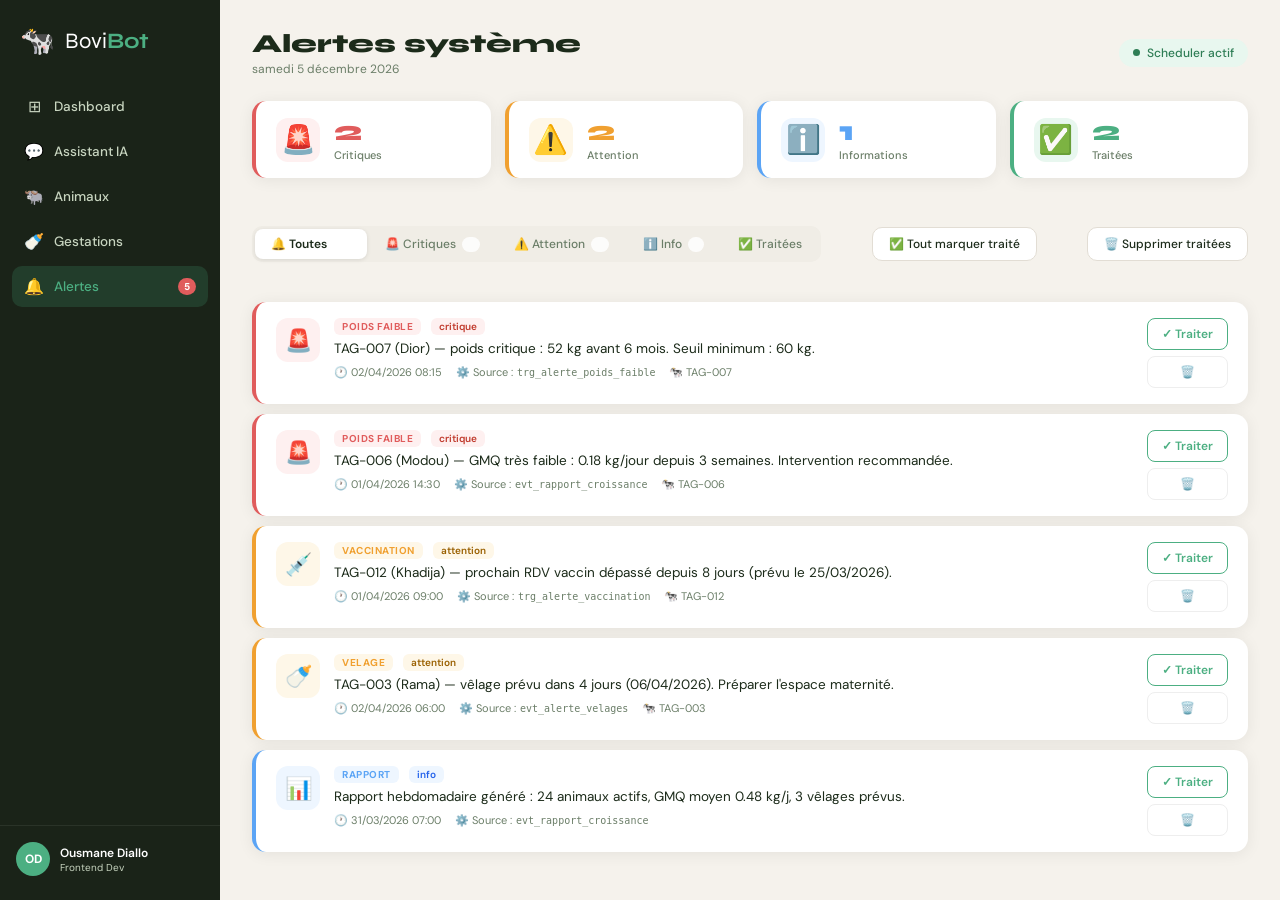
==== frontend/pages/alertes.html @ 13cbd6ef "feat(frontend): Interface chat complète + Page alertes + Graphiques GMQ + Races - Semaine 2" ====
<!DOCTYPE html>
<html lang="fr">
<head>
  <meta charset="UTF-8"/>
  <meta name="viewport" content="width=device-width, initial-scale=1.0"/>
  <title>BoviBot — Alertes</title>
  <link rel="stylesheet" href="../css/style.css"/>
  <link rel="preconnect" href="https://fonts.googleapis.com">
  <link href="https://fonts.googleapis.com/css2?family=Syne:wght@400;600;700;800&family=DM+Sans:wght@300;400;500&display=swap" rel="stylesheet">
  <style>

    /* =====================
       STATS ALERTES
       ===================== */
    .alertes-stats {
      display: grid;
      grid-template-columns: repeat(4, 1fr);
      gap: 14px;
      margin-bottom: 24px;
    }
    .alerte-stat-card {
      background: #fff;
      border-radius: var(--radius);
      padding: 16px 20px;
      box-shadow: var(--shadow);
      display: flex;
      align-items: center;
      gap: 14px;
      border-left: 4px solid var(--c);
    }
    .alerte-stat-icon {
      font-size: 28px;
      width: 44px; height: 44px;
      border-radius: 12px;
      background: var(--bg-c);
      display: flex; align-items: center; justify-content: center;
      flex-shrink: 0;
    }
    .alerte-stat-val {
      font-family: var(--font-display);
      font-size: 28px; font-weight: 800;
      line-height: 1;
    }
    .alerte-stat-label {
      font-size: 11px;
      color: var(--text-secondary);
      font-weight: 500;
      margin-top: 3px;
    }

    /* =====================
       FILTRES + ACTIONS
       ===================== */
    .toolbar {
      display: flex;
      align-items: center;
      gap: 10px;
      margin-bottom: 16px;
      flex-wrap: wrap;
    }
    .filter-tabs {
      display: flex;
      background: #F0EDE6;
      border-radius: 10px;
      padding: 3px;
      gap: 2px;
    }
    .ftab {
      padding: 7px 16px;
      border-radius: 8px;
      border: none;
      background: transparent;
      font-family: var(--font-body);
      font-size: 12px; font-weight: 500;
      cursor: pointer;
      color: var(--text-secondary);
      transition: all 0.18s;
      display: flex; align-items: center; gap: 6px;
    }
    .ftab.active {
      background: #fff;
      color: var(--text-primary);
      box-shadow: 0 1px 4px rgba(0,0,0,0.1);
      font-weight: 600;
    }
    .ftab .count {
      background: currentColor;
      color: #fff;
      font-size: 10px;
      padding: 1px 6px;
      border-radius: 10px;
      opacity: 0.85;
    }
    .btn-action-toolbar {
      margin-left: auto;
      padding: 8px 16px;
      border-radius: 10px;
      border: 1.5px solid var(--border);
      background: #fff;
      font-family: var(--font-body);
      font-size: 12px; font-weight: 500;
      cursor: pointer;
      color: var(--text-primary);
      transition: all 0.18s;
    }
    .btn-action-toolbar:hover {
      border-color: var(--accent-green);
      color: var(--accent-green);
    }
    .btn-action-toolbar.danger:hover {
      border-color: var(--accent-red);
      color: var(--accent-red);
    }

    /* =====================
       LISTE ALERTES
       ===================== */
    .alertes-container {
      display: flex;
      flex-direction: column;
      gap: 10px;
    }

    .alerte-card {
      background: #fff;
      border-radius: var(--radius);
      padding: 16px 20px;
      box-shadow: var(--shadow);
      display: flex;
      align-items: flex-start;
      gap: 14px;
      border-left: 4px solid var(--c-card);
      transition: transform 0.18s, opacity 0.3s;
      animation: slideIn 0.25s ease both;
    }
    @keyframes slideIn {
      from { opacity: 0; transform: translateX(-10px); }
      to   { opacity: 1; transform: translateX(0); }
    }
    .alerte-card.traitee {
      opacity: 0.5;
      border-left-color: #ccc;
    }
    .alerte-card:hover { transform: translateX(3px); }

    .alerte-card-icon {
      font-size: 22px;
      width: 44px; height: 44px;
      border-radius: 12px;
      background: var(--bg-card);
      display: flex; align-items: center; justify-content: center;
      flex-shrink: 0;
    }

    .alerte-card-body { flex: 1; min-width: 0; }

    .alerte-card-header {
      display: flex;
      align-items: center;
      gap: 10px;
      margin-bottom: 4px;
    }
    .alerte-card-type {
      font-size: 10px; font-weight: 700;
      text-transform: uppercase;
      letter-spacing: 0.5px;
      padding: 2px 8px;
      border-radius: 6px;
      background: var(--bg-card);
      color: var(--c-card);
    }
    .alerte-card-niveau {
      font-size: 10px; font-weight: 600;
      padding: 2px 8px; border-radius: 6px;
    }
    .niveau-critique  { background: #FEF0F0; color: #C0392B; }
    .niveau-attention { background: #FEF7E8; color: #9A6000; }
    .niveau-info      { background: #EEF6FF; color: #2563EB; }

    .alerte-card-msg {
      font-size: 13.5px;
      color: var(--text-primary);
      line-height: 1.5;
      margin-bottom: 6px;
    }
    .alerte-card-meta {
      font-size: 11px;
      color: var(--text-secondary);
      display: flex; gap: 14px; flex-wrap: wrap;
    }
    .alerte-card-meta span { display: flex; align-items: center; gap: 4px; }

    .alerte-card-actions {
      display: flex;
      flex-direction: column;
      gap: 6px;
      flex-shrink: 0;
    }
    .btn-traiter {
      padding: 7px 14px;
      border-radius: 8px;
      border: 1.5px solid var(--accent-green);
      background: transparent;
      color: var(--accent-green);
      font-family: var(--font-body);
      font-size: 12px; font-weight: 600;
      cursor: pointer;
      white-space: nowrap;
      transition: all 0.18s;
    }
    .btn-traiter:hover { background: var(--accent-green); color: #fff; }
    .btn-traiter:disabled {
      border-color: #ccc; color: #ccc; cursor: not-allowed;
    }
    .btn-supprimer {
      padding: 7px 14px;
      border-radius: 8px;
      border: 1.5px solid #eee;
      background: transparent;
      color: var(--text-secondary);
      font-family: var(--font-body);
      font-size: 12px;
      cursor: pointer;
      transition: all 0.18s;
    }
    .btn-supprimer:hover { border-color: var(--accent-red); color: var(--accent-red); }

    /* Vide */
    .empty-state {
      text-align: center;
      padding: 60px 20px;
      color: var(--text-secondary);
    }
    .empty-state .icon { font-size: 48px; margin-bottom: 12px; }
    .empty-state p { font-size: 14px; }

    @media (max-width: 900px) {
      .alertes-stats { grid-template-columns: 1fr 1fr; }
    }
  </style>
</head>
<body>

  <!-- SIDEBAR -->
  <aside class="sidebar">
    <div class="sidebar-logo">
      <span class="logo-icon">🐄</span>
      <span class="logo-text">Bovi<strong>Bot</strong></span>
    </div>
    <nav class="sidebar-nav">
      <a href="../index.html"     class="nav-item"><span class="nav-icon">⊞</span> Dashboard</a>
      <a href="chat.html"         class="nav-item"><span class="nav-icon">💬</span> Assistant IA</a>
      <a href="animaux.html"      class="nav-item"><span class="nav-icon">🐃</span> Animaux</a>
      <a href="gestations.html"   class="nav-item"><span class="nav-icon">🍼</span> Gestations</a>
      <a href="alertes.html"      class="nav-item active"><span class="nav-icon">🔔</span> Alertes <span class="badge" id="badge-nb">5</span></a>
    </nav>
    <div class="sidebar-footer">
      <div class="user-info">
        <div class="user-avatar">OD</div>
        <div>
          <div class="user-name">Ousmane Diallo</div>
          <div class="user-role">Frontend Dev</div>
        </div>
      </div>
    </div>
  </aside>

  <!-- MAIN -->
  <main class="main">

    <header class="topbar">
      <div class="topbar-left">
        <h1 class="page-title">Alertes système</h1>
        <span class="page-date" id="today-date"></span>
      </div>
      <div class="topbar-right">
        <div class="status-pill online">
          <span class="dot"></span> Scheduler actif
        </div>
      </div>
    </header>

    <!-- STATS -->
    <div class="alertes-stats">
      <div class="alerte-stat-card" style="--c:#E05C5C; --bg-c:#FEF0F0">
        <div class="alerte-stat-icon" style="--bg-c:#FEF0F0">🚨</div>
        <div>
          <div class="alerte-stat-val" style="color:#E05C5C" id="count-critique">0</div>
          <div class="alerte-stat-label">Critiques</div>
        </div>
      </div>
      <div class="alerte-stat-card" style="--c:#F0A030; --bg-c:#FEF7E8">
        <div class="alerte-stat-icon" style="--bg-c:#FEF7E8">⚠️</div>
        <div>
          <div class="alerte-stat-val" style="color:#F0A030" id="count-attention">0</div>
          <div class="alerte-stat-label">Attention</div>
        </div>
      </div>
      <div class="alerte-stat-card" style="--c:#5BA4F5; --bg-c:#EEF6FF">
        <div class="alerte-stat-icon" style="--bg-c:#EEF6FF">ℹ️</div>
        <div>
          <div class="alerte-stat-val" style="color:#5BA4F5" id="count-info">0</div>
          <div class="alerte-stat-label">Informations</div>
        </div>
      </div>
      <div class="alerte-stat-card" style="--c:#4CAF82; --bg-c:#E8F7EF">
        <div class="alerte-stat-icon" style="--bg-c:#E8F7EF">✅</div>
        <div>
          <div class="alerte-stat-val" style="color:#4CAF82" id="count-traitee">0</div>
          <div class="alerte-stat-label">Traitées</div>
        </div>
      </div>
    </div>

    <!-- TOOLBAR -->
    <div class="toolbar">
      <div class="filter-tabs">
        <button class="ftab active" onclick="filtrer('toutes', this)">
          🔔 Toutes <span class="count" id="tab-count-toutes">5</span>
        </button>
        <button class="ftab" onclick="filtrer('critique', this)">
          🚨 Critiques <span class="count" id="tab-count-critique">2</span>
        </button>
        <button class="ftab" onclick="filtrer('attention', this)">
          ⚠️ Attention <span class="count" id="tab-count-attention">2</span>
        </button>
        <button class="ftab" onclick="filtrer('info', this)">
          ℹ️ Info <span class="count" id="tab-count-info">1</span>
        </button>
        <button class="ftab" onclick="filtrer('traitee', this)">
          ✅ Traitées
        </button>
      </div>
      <button class="btn-action-toolbar" onclick="toutTraiter()">✅ Tout marquer traité</button>
      <button class="btn-action-toolbar danger" onclick="toutSupprimer()">🗑️ Supprimer traitées</button>
    </div>

    <!-- LISTE -->
    <div class="alertes-container" id="alertes-container"></div>

  </main>

  <script>
    // =============================================
    //  DONNÉES MOCK
    //  (remplacer par fetch(`${API_URL}/alertes`) quand backend prêt)
    // =============================================
    const USE_MOCK = true;
    const API_URL  = "http://localhost:8002";

    let alertes = [
      {
        id: 1, niveau: "critique", type: "poids_faible",
        icon: "🚨",
        message: "TAG-007 (Dior) — poids critique : 52 kg avant 6 mois. Seuil minimum : 60 kg.",
        animal: "TAG-007", date: "2026-04-02 08:15", source: "trg_alerte_poids_faible", traitee: false
      },
      {
        id: 2, niveau: "critique", type: "poids_faible",
        icon: "🚨",
        message: "TAG-006 (Modou) — GMQ très faible : 0.18 kg/jour depuis 3 semaines. Intervention recommandée.",
        animal: "TAG-006", date: "2026-04-01 14:30", source: "evt_rapport_croissance", traitee: false
      },
      {
        id: 3, niveau: "attention", type: "vaccination",
        icon: "💉",
        message: "TAG-012 (Khadija) — prochain RDV vaccin dépassé depuis 8 jours (prévu le 25/03/2026).",
        animal: "TAG-012", date: "2026-04-01 09:00", source: "trg_alerte_vaccination", traitee: false
      },
      {
        id: 4, niveau: "attention", type: "velage",
        icon: "🍼",
        message: "TAG-003 (Rama) — vêlage prévu dans 4 jours (06/04/2026). Préparer l'espace maternité.",
        animal: "TAG-003", date: "2026-04-02 06:00", source: "evt_alerte_velages", traitee: false
      },
      {
        id: 5, niveau: "info", type: "rapport",
        icon: "📊",
        message: "Rapport hebdomadaire généré : 24 animaux actifs, GMQ moyen 0.48 kg/j, 3 vêlages prévus.",
        animal: null, date: "2026-03-31 07:00", source: "evt_rapport_croissance", traitee: false
      },
      {
        id: 6, niveau: "attention", type: "vaccination",
        icon: "💉",
        message: "TAG-019 (Omar) — vaccin antiparasitaire dépassé depuis 2 mois.",
        animal: "TAG-019", date: "2026-03-28 09:00", source: "trg_alerte_vaccination", traitee: true
      },
      {
        id: 7, niveau: "info", type: "statut",
        icon: "🔄",
        message: "TAG-019 (Omar) — statut modifié : actif → malade. Historique mis à jour.",
        animal: "TAG-019", date: "2026-03-27 16:00", source: "trg_historique_statut", traitee: true
      },
    ];

    let filtreActif = "toutes";

    // =============================================
    //  AFFICHAGE
    // =============================================
    function afficher() {
      const container = document.getElementById("alertes-container");
      container.innerHTML = "";

      const liste = alertes.filter(a => {
        if (filtreActif === "toutes")   return !a.traitee;
        if (filtreActif === "traitee")  return a.traitee;
        return a.niveau === filtreActif && !a.traitee;
      });

      if (liste.length === 0) {
        container.innerHTML = `
          <div class="empty-state">
            <div class="icon">✅</div>
            <p>Aucune alerte dans cette catégorie.</p>
          </div>`;
        return;
      }

      liste.forEach((a, i) => {
        const couleurs = {
          critique:  { c: "#E05C5C", bg: "#FEF0F0" },
          attention: { c: "#F0A030", bg: "#FEF7E8" },
          info:      { c: "#5BA4F5", bg: "#EEF6FF" },
        };
        const col = couleurs[a.niveau] || couleurs.info;
        const dateFormatee = new Date(a.date).toLocaleString("fr-FR", { day:"2-digit", month:"2-digit", year:"numeric", hour:"2-digit", minute:"2-digit" });

        const card = document.createElement("div");
        card.className = `alerte-card${a.traitee ? " traitee" : ""}`;
        card.style.cssText = `--c-card:${col.c}; --bg-card:${col.bg}; animation-delay:${i * 0.05}s`;
        card.id = `alerte-${a.id}`;

        card.innerHTML = `
          <div class="alerte-card-icon" style="background:${col.bg}">${a.icon}</div>
          <div class="alerte-card-body">
            <div class="alerte-card-header">
              <span class="alerte-card-type" style="background:${col.bg};color:${col.c}">${a.type.replace(/_/g," ")}</span>
              <span class="alerte-card-niveau niveau-${a.niveau}">${a.niveau}</span>
              ${a.traitee ? '<span style="font-size:11px;color:#4CAF82;font-weight:600">✅ Traitée</span>' : ""}
            </div>
            <div class="alerte-card-msg">${a.message}</div>
            <div class="alerte-card-meta">
              <span>🕐 ${dateFormatee}</span>
              <span>⚙️ Source : <code style="font-size:10px">${a.source}</code></span>
              ${a.animal ? `<span>🐄 ${a.animal}</span>` : ""}
            </div>
          </div>
          <div class="alerte-card-actions">
            <button class="btn-traiter" onclick="traiter(${a.id})" ${a.traitee ? "disabled" : ""}>
              ${a.traitee ? "✅ Traitée" : "✓ Traiter"}
            </button>
            <button class="btn-supprimer" onclick="supprimer(${a.id})">🗑️</button>
          </div>`;

        container.appendChild(card);
      });

      mettreAJourCompteurs();
    }

    // =============================================
    //  ACTIONS
    // =============================================
    function traiter(id) {
      const a = alertes.find(x => x.id === id);
      if (!a) return;
      a.traitee = true;

      // Animation de sortie
      const card = document.getElementById(`alerte-${id}`);
      if (card) {
        card.style.transition = "opacity 0.4s, transform 0.4s";
        card.style.opacity = "0";
        card.style.transform = "translateX(20px)";
        setTimeout(() => afficher(), 400);
      }
    }

    function supprimer(id) {
      const card = document.getElementById(`alerte-${id}`);
      if (card) {
        card.style.transition = "opacity 0.3s, transform 0.3s";
        card.style.opacity = "0";
        card.style.transform = "scale(0.95)";
        setTimeout(() => {
          alertes = alertes.filter(x => x.id !== id);
          afficher();
        }, 300);
      }
    }

    function toutTraiter() {
      alertes.filter(a => !a.traitee).forEach(a => a.traitee = true);
      afficher();
    }

    function toutSupprimer() {
      alertes = alertes.filter(a => !a.traitee);
      afficher();
    }

    function filtrer(val, btn) {
      filtreActif = val;
      document.querySelectorAll(".ftab").forEach(b => b.classList.remove("active"));
      btn.classList.add("active");
      afficher();
    }

    // =============================================
    //  COMPTEURS
    // =============================================
    function mettreAJourCompteurs() {
      const nonTraitees = alertes.filter(a => !a.traitee);
      const traitees    = alertes.filter(a => a.traitee);

      const critique  = nonTraitees.filter(a => a.niveau === "critique").length;
      const attention = nonTraitees.filter(a => a.niveau === "attention").length;
      const info      = nonTraitees.filter(a => a.niveau === "info").length;

      document.getElementById("count-critique").textContent  = critique;
      document.getElementById("count-attention").textContent = attention;
      document.getElementById("count-info").textContent      = info;
      document.getElementById("count-traitee").textContent   = traitees.length;

      document.getElementById("tab-count-toutes").textContent   = nonTraitees.length;
      document.getElementById("tab-count-critique").textContent  = critique;
      document.getElementById("tab-count-attention").textContent = attention;
      document.getElementById("tab-count-info").textContent      = info;

      // Badge sidebar
      document.getElementById("badge-nb").textContent = nonTraitees.length;
    }

    // =============================================
    //  INIT
    // =============================================
    document.getElementById("today-date").textContent = new Date().toLocaleDateString("fr-FR", {
      weekday: "long", year: "numeric", month: "long", day: "numeric"
    });

    afficher();
  </script>

</body>
</html>
---- frontend/css/style.css ----
/* =============================================
   BOVIBOT — style.css
   Thème : Savane africaine — naturel & moderne
   ============================================= */

/* --- VARIABLES --- */
:root {
  --bg:        #F5F2EC;
  --bg-panel:  #FFFFFF;
  --sidebar-bg:#1A2318;
  --sidebar-text: #C8D5C0;
  --sidebar-active: #4CAF82;
  --text-primary: #1C2B1A;
  --text-secondary: #6B7E68;
  --border:    #E2DDD4;
  --accent-green: #4CAF82;
  --accent-amber: #F0A030;
  --accent-red:   #E05C5C;
  --accent-purple:#7B6CF6;
  --radius:    14px;
  --shadow:    0 2px 16px rgba(0,0,0,0.07);
  --font-display: 'Syne', sans-serif;
  --font-body:    'DM Sans', sans-serif;
}

/* --- RESET --- */
*, *::before, *::after { box-sizing: border-box; margin: 0; padding: 0; }
body {
  font-family: var(--font-body);
  background: var(--bg);
  color: var(--text-primary);
  display: flex;
  min-height: 100vh;
  font-size: 14px;
}
a { text-decoration: none; color: inherit; }

/* =====================
   SIDEBAR
   ===================== */
.sidebar {
  width: 220px;
  background: var(--sidebar-bg);
  display: flex;
  flex-direction: column;
  padding: 24px 0;
  position: fixed;
  top: 0; left: 0;
  height: 100vh;
  z-index: 100;
}

.sidebar-logo {
  display: flex;
  align-items: center;
  gap: 10px;
  padding: 0 20px 28px;
  font-family: var(--font-display);
  font-size: 22px;
  color: #fff;
}
.logo-icon { font-size: 28px; }
.logo-text strong { color: var(--accent-green); }

.sidebar-nav { flex: 1; display: flex; flex-direction: column; gap: 4px; padding: 0 12px; }

.nav-item {
  display: flex;
  align-items: center;
  gap: 10px;
  padding: 10px 12px;
  border-radius: 10px;
  color: var(--sidebar-text);
  font-size: 13.5px;
  font-weight: 500;
  transition: background 0.18s, color 0.18s;
  position: relative;
}
.nav-item:hover { background: rgba(255,255,255,0.07); color: #fff; }
.nav-item.active { background: rgba(76,175,130,0.18); color: var(--accent-green); }
.nav-icon { font-size: 16px; width: 20px; text-align: center; }

.badge {
  margin-left: auto;
  background: var(--accent-red);
  color: #fff;
  font-size: 10px;
  font-weight: 700;
  padding: 2px 6px;
  border-radius: 20px;
}

.sidebar-footer { padding: 16px 16px 0; border-top: 1px solid rgba(255,255,255,0.07); }
.user-info { display: flex; align-items: center; gap: 10px; }
.user-avatar {
  width: 34px; height: 34px;
  background: var(--accent-green);
  border-radius: 50%;
  display: flex; align-items: center; justify-content: center;
  font-size: 12px; font-weight: 700; color: #fff;
  flex-shrink: 0;
}
.user-name { font-size: 12px; font-weight: 600; color: #fff; }
.user-role { font-size: 10px; color: var(--sidebar-text); }

/* =====================
   MAIN
   ===================== */
.main {
  margin-left: 220px;
  flex: 1;
  padding: 28px 32px;
  display: flex;
  flex-direction: column;
  gap: 24px;
  min-height: 100vh;
}

/* --- TOPBAR --- */
.topbar {
  display: flex;
  align-items: center;
  justify-content: space-between;
}
.page-title {
  font-family: var(--font-display);
  font-size: 26px;
  font-weight: 800;
  color: var(--text-primary);
}
.page-date { font-size: 12px; color: var(--text-secondary); display: block; margin-top: 2px; }

.status-pill {
  display: flex; align-items: center; gap: 7px;
  padding: 6px 14px;
  border-radius: 30px;
  font-size: 12px; font-weight: 500;
}
.status-pill.online { background: #E8F7EF; color: #2E7D55; }
.status-pill.offline { background: #FDEEEE; color: #C0392B; }
.dot {
  width: 7px; height: 7px; border-radius: 50%;
  background: currentColor;
  animation: pulse 2s infinite;
}
@keyframes pulse {
  0%, 100% { opacity: 1; } 50% { opacity: 0.3; }
}

/* =====================
   STATS CARDS
   ===================== */
.stats-grid {
  display: grid;
  grid-template-columns: repeat(4, 1fr);
  gap: 16px;
}

.stat-card {
  background: var(--bg-panel);
  border-radius: var(--radius);
  padding: 20px;
  box-shadow: var(--shadow);
  border-left: 4px solid var(--accent);
  display: flex;
  flex-direction: column;
  gap: 8px;
  transition: transform 0.2s;
}
.stat-card:hover { transform: translateY(-2px); }

.stat-icon { font-size: 26px; }
.stat-value {
  font-family: var(--font-display);
  font-size: 32px;
  font-weight: 800;
  color: var(--text-primary);
  line-height: 1;
}
.stat-label { font-size: 12px; color: var(--text-secondary); font-weight: 500; }
.stat-trend { font-size: 11px; font-weight: 500; }
.stat-trend.up { color: var(--accent-green); }
.stat-trend.down { color: var(--accent-red); }
.stat-trend.neutral { color: var(--accent-amber); }

/* =====================
   BOTTOM GRID
   ===================== */
.bottom-grid {
  display: grid;
  grid-template-columns: 1fr 1fr;
  grid-template-rows: auto auto;
  gap: 20px;
}

.panel {
  background: var(--bg-panel);
  border-radius: var(--radius);
  padding: 20px;
  box-shadow: var(--shadow);
}
.panel-header {
  display: flex;
  justify-content: space-between;
  align-items: center;
  margin-bottom: 16px;
}
.panel-header h2 {
  font-family: var(--font-display);
  font-size: 15px;
  font-weight: 700;
}
.panel-link { font-size: 12px; color: var(--accent-green); font-weight: 500; }
.panel-link:hover { text-decoration: underline; }

/* --- ALERTES --- */
.alertes-list { display: flex; flex-direction: column; gap: 8px; }
.alerte-item {
  display: flex;
  align-items: flex-start;
  gap: 10px;
  padding: 10px 12px;
  border-radius: 10px;
  font-size: 12.5px;
}
.alerte-item.critique  { background: #FEF0F0; border-left: 3px solid var(--accent-red); }
.alerte-item.attention { background: #FEF7E8; border-left: 3px solid var(--accent-amber); }
.alerte-item.info      { background: #EEF6FF; border-left: 3px solid #5BA4F5; }

.alerte-icon { font-size: 16px; flex-shrink: 0; margin-top: 1px; }
.alerte-msg { flex: 1; color: var(--text-primary); line-height: 1.4; }
.alerte-time { font-size: 10px; color: var(--text-secondary); white-space: nowrap; }

/* --- CHAT --- */
.ai-badge {
  background: linear-gradient(135deg, var(--accent-green), #2D8A5E);
  color: #fff;
  font-size: 10px;
  font-weight: 700;
  padding: 2px 8px;
  border-radius: 20px;
  letter-spacing: 0.5px;
}

.chat-messages {
  height: 200px;
  overflow-y: auto;
  display: flex;
  flex-direction: column;
  gap: 10px;
  margin-bottom: 12px;
  padding-right: 4px;
}
.chat-messages::-webkit-scrollbar { width: 4px; }
.chat-messages::-webkit-scrollbar-thumb { background: var(--border); border-radius: 4px; }

.msg { display: flex; align-items: flex-end; gap: 8px; }
.msg.bot { flex-direction: row; }
.msg.user { flex-direction: row-reverse; }

.msg-avatar { font-size: 20px; flex-shrink: 0; }
.msg-bubble {
  padding: 9px 13px;
  border-radius: 14px;
  font-size: 12.5px;
  line-height: 1.5;
  max-width: 80%;
}
.msg.bot .msg-bubble { background: #F0F4F0; color: var(--text-primary); border-bottom-left-radius: 4px; }
.msg.user .msg-bubble { background: var(--accent-green); color: #fff; border-bottom-right-radius: 4px; }

.msg-confirm { display: flex; flex-direction: column; gap: 6px; }
.confirm-btns { display: flex; gap: 8px; margin-top: 4px; }
.btn-oui, .btn-non {
  padding: 5px 14px; border-radius: 20px; font-size: 11px;
  font-weight: 600; cursor: pointer; border: none; font-family: var(--font-body);
}
.btn-oui { background: var(--accent-green); color: #fff; }
.btn-non { background: #eee; color: var(--text-primary); }

.chat-input-row { display: flex; gap: 8px; }
.chat-input {
  flex: 1;
  padding: 10px 14px;
  border: 1.5px solid var(--border);
  border-radius: 10px;
  font-family: var(--font-body);
  font-size: 13px;
  background: var(--bg);
  color: var(--text-primary);
  outline: none;
  transition: border-color 0.2s;
}
.chat-input:focus { border-color: var(--accent-green); }
.chat-send {
  background: var(--accent-green);
  color: #fff;
  border: none;
  border-radius: 10px;
  width: 40px;
  font-size: 16px;
  cursor: pointer;
  transition: background 0.2s;
}
.chat-send:hover { background: #3A9A6E; }

/* --- TABLE --- */
.panel-table { grid-column: 1 / -1; }

.data-table { width: 100%; border-collapse: collapse; }
.data-table th {
  text-align: left;
  font-size: 11px;
  text-transform: uppercase;
  letter-spacing: 0.5px;
  color: var(--text-secondary);
  padding: 8px 12px;
  border-bottom: 2px solid var(--border);
  font-weight: 600;
}
.data-table td {
  padding: 10px 12px;
  font-size: 13px;
  border-bottom: 1px solid var(--border);
}
.data-table tr:last-child td { border-bottom: none; }
.data-table tr:hover td { background: #FAFAF8; }

.tag-pill {
  font-size: 11px; font-weight: 700;
  font-family: monospace;
  background: #EEF3EE;
  color: #2A5C3A;
  padding: 2px 8px;
  border-radius: 6px;
}
.statut-badge {
  font-size: 10px; font-weight: 600;
  padding: 3px 9px; border-radius: 20px;
  display: inline-block;
}
.statut-badge.actif   { background: #E8F7EF; color: #2E7D55; }
.statut-badge.vendu   { background: #FEF0F0; color: #C0392B; }
.statut-badge.malade  { background: #FEF7E8; color: #9A6000; }

/* =====================
   RESPONSIVE (basique)
   ===================== */
@media (max-width: 900px) {
  .stats-grid { grid-template-columns: 1fr 1fr; }
  .bottom-grid { grid-template-columns: 1fr; }
  .panel-table { grid-column: 1; }
}
@media (max-width: 600px) {
  .sidebar { display: none; }
  .main { margin-left: 0; padding: 16px; }
  .stats-grid { grid-template-columns: 1fr; }
}
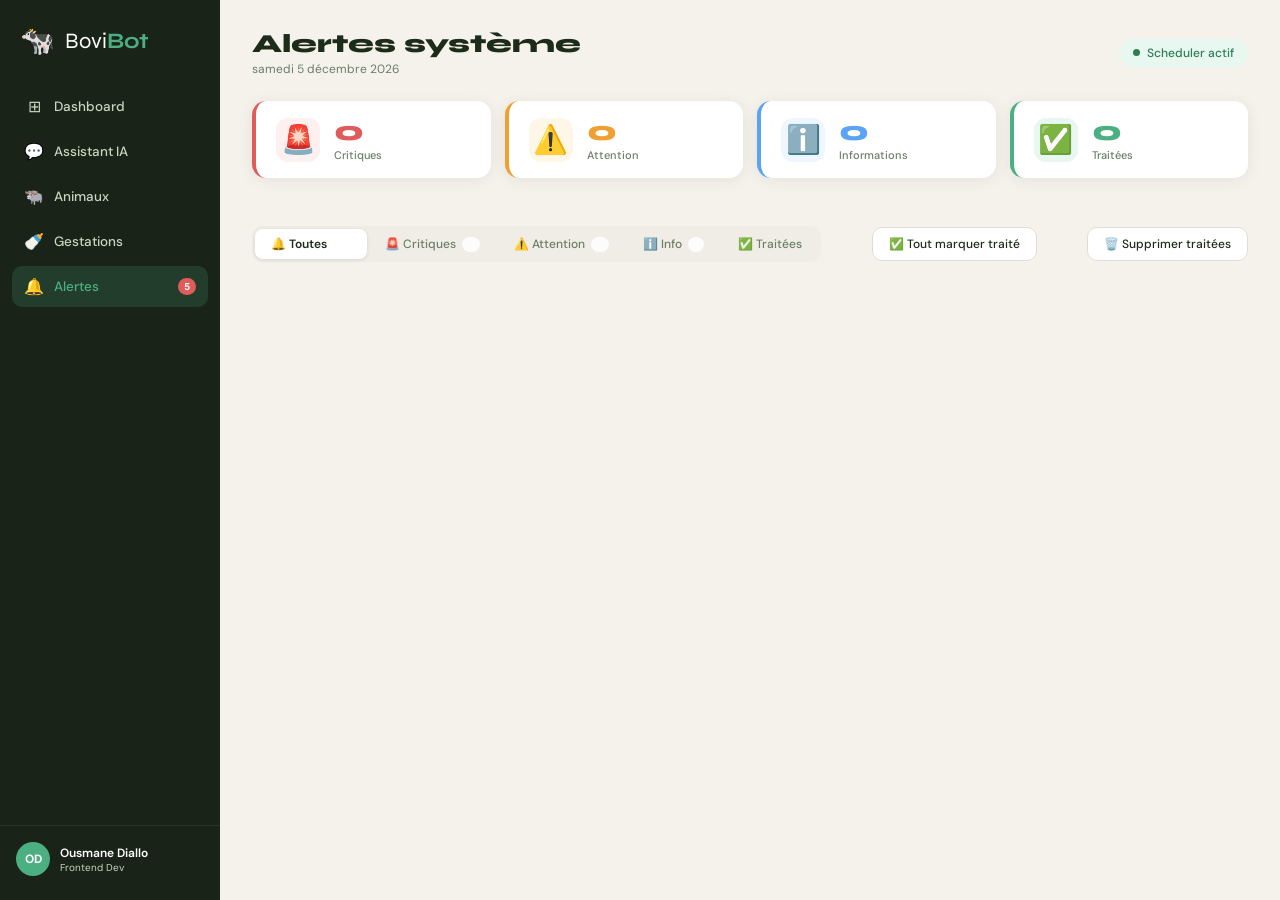
==== commit 5ddfde74: "feat(frontend): connexion vrai backend - alertes + dashboard" ====
--- a/frontend/pages/alertes.html
+++ b/frontend/pages/alertes.html
@@ -345,7 +345,7 @@
     //  DONNÉES MOCK
     //  (remplacer par fetch(`${API_URL}/alertes`) quand backend prêt)
     // =============================================
-    const USE_MOCK = true;
+    const USE_MOCK = false;
     const API_URL  = "http://localhost:8002";
 
     let alertes = [
@@ -462,20 +462,20 @@
     // =============================================
     //  ACTIONS
     // =============================================
-    function traiter(id) {
-      const a = alertes.find(x => x.id === id);
-      if (!a) return;
-      a.traitee = true;
-
-      // Animation de sortie
-      const card = document.getElementById(`alerte-${id}`);
-      if (card) {
-        card.style.transition = "opacity 0.4s, transform 0.4s";
-        card.style.opacity = "0";
-        card.style.transform = "translateX(20px)";
-        setTimeout(() => afficher(), 400);
-      }
-    }
+ async function traiter(id) {
+  try {
+    await fetch(`${API_URL}/alertes/${id}/traiter`, { method: "POST" });
+  } catch { }
+  const a = alertes.find(x => x.id === id);
+  if (a) a.traitee = true;
+  const card = document.getElementById(`alerte-${id}`);
+  if (card) {
+    card.style.transition = "opacity 0.4s, transform 0.4s";
+    card.style.opacity = "0";
+    card.style.transform = "translateX(20px)";
+    setTimeout(() => afficher(), 400);
+  }
+}
 
     function supprimer(id) {
       const card = document.getElementById(`alerte-${id}`);
@@ -539,7 +539,23 @@
       weekday: "long", year: "numeric", month: "long", day: "numeric"
     });
 
-    afficher();
+    // Charger depuis l'API au démarrage
+async function init() {
+  try {
+    const r = await fetch(`${API_URL}/alertes`, { signal: AbortSignal.timeout(4000) });
+    if (!r.ok) throw new Error();
+    const data = await r.json();
+    const ICONES = { poids_faible:"🚨", vaccination:"💉", velage:"🍼", rapport:"📊", statut:"🔄" };
+    alertes = data.map(a => ({
+      id: a.id, niveau: a.niveau || "info", type: a.type || "info",
+      icon: ICONES[a.type] || "🔔", message: a.message,
+      animal: a.animal_id ? `Animal #${a.animal_id}` : null,
+      date: a.date_creation || new Date().toISOString(),
+      source: a.type || "système", traitee: false
+    }));
+  } catch { /* garde les données mock */ }
+  afficher();
+}
   </script>
 
 </body>
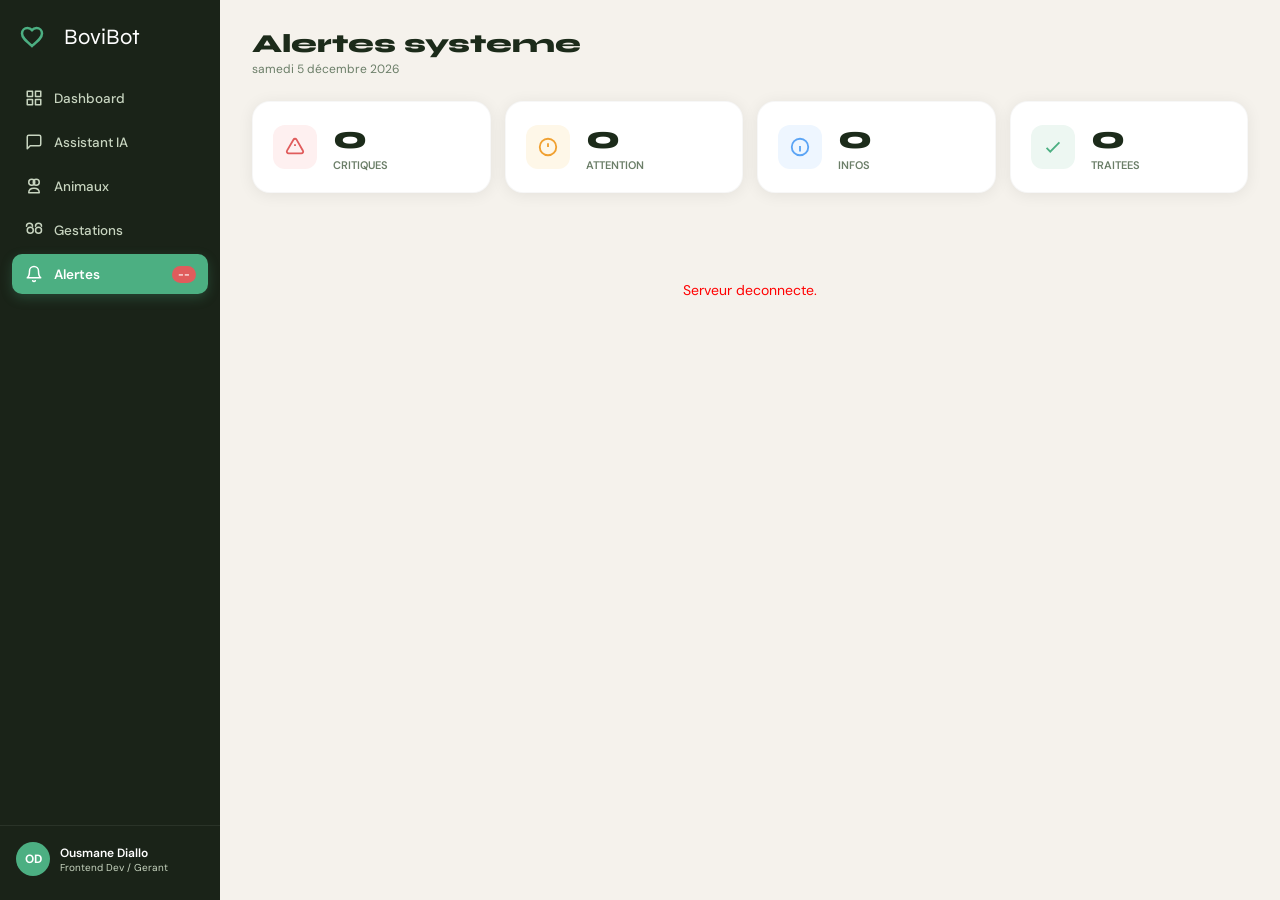
==== commit 9e541de7: "feat: stabilize BoviBot Dashboard UI & Data Integrity. Fixed AI Assistant status mapping, cleaned bi" ====
--- a/frontend/pages/alertes.html
+++ b/frontend/pages/alertes.html
@@ -3,560 +3,168 @@
 <head>
   <meta charset="UTF-8"/>
   <meta name="viewport" content="width=device-width, initial-scale=1.0"/>
-  <title>BoviBot — Alertes</title>
-  <link rel="stylesheet" href="../css/style.css"/>
+  <title>BoviBot - Alertes</title>
+  <link rel="stylesheet" href="../css/style.css?v=6"/>
   <link rel="preconnect" href="https://fonts.googleapis.com">
-  <link href="https://fonts.googleapis.com/css2?family=Syne:wght@400;600;700;800&family=DM+Sans:wght@300;400;500&display=swap" rel="stylesheet">
+  <link href="https://fonts.googleapis.com/css2?family=Syne:wght@400;600;700;800&family=DM+Sans:wght@300;400;500;700&display=swap" rel="stylesheet">
   <style>
+    .alertes-stats { display: grid; grid-template-columns: repeat(4, 1fr); gap: 14px; margin-bottom: 24px; }
+    .alerte-stat-card { background: #fff; border-radius:18px; padding: 20px; box-shadow: var(--shadow); display: flex; align-items: center; gap: 16px; border-left: 4px solid var(--c); border: 1px solid rgba(0,0,0,0.03); }
+    .alerte-stat-icon { width: 44px; height: 44px; border-radius: 12px; display: flex; align-items: center; justify-content: center; background: var(--bg-c); }
+    .alerte-stat-icon svg { width: 22px; height: 22px; stroke: var(--c); stroke-width: 2; fill: none; }
+    .alerte-stat-val { font-family: var(--font-display); font-size: 32px; font-weight: 800; line-height: 1; color: var(--text-primary); }
+    .alerte-stat-label { font-size: 11px; color: var(--text-secondary); font-weight: 600; text-transform: uppercase; margin-top: 4px; }
 
-    /* =====================
-       STATS ALERTES
-       ===================== */
-    .alertes-stats {
-      display: grid;
-      grid-template-columns: repeat(4, 1fr);
-      gap: 14px;
-      margin-bottom: 24px;
-    }
-    .alerte-stat-card {
-      background: #fff;
-      border-radius: var(--radius);
-      padding: 16px 20px;
-      box-shadow: var(--shadow);
-      display: flex;
-      align-items: center;
-      gap: 14px;
-      border-left: 4px solid var(--c);
-    }
-    .alerte-stat-icon {
-      font-size: 28px;
-      width: 44px; height: 44px;
-      border-radius: 12px;
-      background: var(--bg-c);
-      display: flex; align-items: center; justify-content: center;
-      flex-shrink: 0;
-    }
-    .alerte-stat-val {
-      font-family: var(--font-display);
-      font-size: 28px; font-weight: 800;
-      line-height: 1;
-    }
-    .alerte-stat-label {
-      font-size: 11px;
-      color: var(--text-secondary);
-      font-weight: 500;
-      margin-top: 3px;
-    }
-
-    /* =====================
-       FILTRES + ACTIONS
-       ===================== */
-    .toolbar {
-      display: flex;
-      align-items: center;
-      gap: 10px;
-      margin-bottom: 16px;
-      flex-wrap: wrap;
-    }
-    .filter-tabs {
-      display: flex;
-      background: #F0EDE6;
-      border-radius: 10px;
-      padding: 3px;
-      gap: 2px;
-    }
-    .ftab {
-      padding: 7px 16px;
-      border-radius: 8px;
-      border: none;
-      background: transparent;
-      font-family: var(--font-body);
-      font-size: 12px; font-weight: 500;
-      cursor: pointer;
-      color: var(--text-secondary);
-      transition: all 0.18s;
-      display: flex; align-items: center; gap: 6px;
-    }
-    .ftab.active {
-      background: #fff;
-      color: var(--text-primary);
-      box-shadow: 0 1px 4px rgba(0,0,0,0.1);
-      font-weight: 600;
-    }
-    .ftab .count {
-      background: currentColor;
-      color: #fff;
-      font-size: 10px;
-      padding: 1px 6px;
-      border-radius: 10px;
-      opacity: 0.85;
-    }
-    .btn-action-toolbar {
-      margin-left: auto;
-      padding: 8px 16px;
-      border-radius: 10px;
-      border: 1.5px solid var(--border);
-      background: #fff;
-      font-family: var(--font-body);
-      font-size: 12px; font-weight: 500;
-      cursor: pointer;
-      color: var(--text-primary);
-      transition: all 0.18s;
-    }
-    .btn-action-toolbar:hover {
-      border-color: var(--accent-green);
-      color: var(--accent-green);
-    }
-    .btn-action-toolbar.danger:hover {
-      border-color: var(--accent-red);
-      color: var(--accent-red);
-    }
-
-    /* =====================
-       LISTE ALERTES
-       ===================== */
-    .alertes-container {
-      display: flex;
-      flex-direction: column;
-      gap: 10px;
-    }
-
-    .alerte-card {
-      background: #fff;
-      border-radius: var(--radius);
-      padding: 16px 20px;
-      box-shadow: var(--shadow);
-      display: flex;
-      align-items: flex-start;
-      gap: 14px;
-      border-left: 4px solid var(--c-card);
-      transition: transform 0.18s, opacity 0.3s;
-      animation: slideIn 0.25s ease both;
-    }
-    @keyframes slideIn {
-      from { opacity: 0; transform: translateX(-10px); }
-      to   { opacity: 1; transform: translateX(0); }
-    }
-    .alerte-card.traitee {
-      opacity: 0.5;
-      border-left-color: #ccc;
-    }
-    .alerte-card:hover { transform: translateX(3px); }
-
-    .alerte-card-icon {
-      font-size: 22px;
-      width: 44px; height: 44px;
-      border-radius: 12px;
-      background: var(--bg-card);
-      display: flex; align-items: center; justify-content: center;
-      flex-shrink: 0;
-    }
-
-    .alerte-card-body { flex: 1; min-width: 0; }
-
-    .alerte-card-header {
-      display: flex;
-      align-items: center;
-      gap: 10px;
-      margin-bottom: 4px;
-    }
-    .alerte-card-type {
-      font-size: 10px; font-weight: 700;
-      text-transform: uppercase;
-      letter-spacing: 0.5px;
-      padding: 2px 8px;
-      border-radius: 6px;
-      background: var(--bg-card);
-      color: var(--c-card);
-    }
-    .alerte-card-niveau {
-      font-size: 10px; font-weight: 600;
-      padding: 2px 8px; border-radius: 6px;
-    }
-    .niveau-critique  { background: #FEF0F0; color: #C0392B; }
-    .niveau-attention { background: #FEF7E8; color: #9A6000; }
-    .niveau-info      { background: #EEF6FF; color: #2563EB; }
-
-    .alerte-card-msg {
-      font-size: 13.5px;
-      color: var(--text-primary);
-      line-height: 1.5;
-      margin-bottom: 6px;
-    }
-    .alerte-card-meta {
-      font-size: 11px;
-      color: var(--text-secondary);
-      display: flex; gap: 14px; flex-wrap: wrap;
-    }
-    .alerte-card-meta span { display: flex; align-items: center; gap: 4px; }
-
-    .alerte-card-actions {
-      display: flex;
-      flex-direction: column;
-      gap: 6px;
-      flex-shrink: 0;
-    }
-    .btn-traiter {
-      padding: 7px 14px;
-      border-radius: 8px;
-      border: 1.5px solid var(--accent-green);
-      background: transparent;
-      color: var(--accent-green);
-      font-family: var(--font-body);
-      font-size: 12px; font-weight: 600;
-      cursor: pointer;
-      white-space: nowrap;
-      transition: all 0.18s;
-    }
-    .btn-traiter:hover { background: var(--accent-green); color: #fff; }
-    .btn-traiter:disabled {
-      border-color: #ccc; color: #ccc; cursor: not-allowed;
-    }
-    .btn-supprimer {
-      padding: 7px 14px;
-      border-radius: 8px;
-      border: 1.5px solid #eee;
-      background: transparent;
-      color: var(--text-secondary);
-      font-family: var(--font-body);
-      font-size: 12px;
-      cursor: pointer;
-      transition: all 0.18s;
-    }
-    .btn-supprimer:hover { border-color: var(--accent-red); color: var(--accent-red); }
-
-    /* Vide */
-    .empty-state {
-      text-align: center;
-      padding: 60px 20px;
-      color: var(--text-secondary);
-    }
-    .empty-state .icon { font-size: 48px; margin-bottom: 12px; }
-    .empty-state p { font-size: 14px; }
-
-    @media (max-width: 900px) {
-      .alertes-stats { grid-template-columns: 1fr 1fr; }
-    }
+    .alertes-container { display: flex; flex-direction: column; gap: 12px; }
+    .alerte-card { background: #fff; border-radius: 16px; padding: 20px 24px; box-shadow: var(--shadow); display: flex; align-items: center; gap: 18px; border-left: 4px solid var(--c); transition: all 0.2s; border: 1px solid rgba(0,0,0,0.03); }
+    .alerte-card:hover { transform: translateX(4px); box-shadow: 0 8px 25px rgba(0,0,0,0.05); }
+    .alerte-card-body { flex: 1; }
+    .alerte-level-badge { display: inline-block; padding: 3px 10px; border-radius: 30px; font-size: 10px; font-weight: 800; text-transform: uppercase; margin-bottom: 8px; color: #fff; background: var(--c); }
+    .alerte-card-msg { font-size: 14.5px; font-weight: 700; color: var(--text-primary); margin-bottom: 6px; line-height: 1.4; }
+    .alerte-card-meta { font-size: 11.5px; color: var(--text-secondary); font-weight: 500; display: flex; align-items: center; gap: 10px; }
+    
+    .btn-traiter { padding: 9px 20px; border-radius: 10px; border: 1.5px solid var(--accent-green); background: transparent; color: var(--accent-green); font-family: var(--font-body); font-size: 12.5px; font-weight: 800; cursor: pointer; transition: all 0.2s; }
+    .btn-traiter:hover { background: var(--accent-green); color: #fff; box-shadow: 0 4px 12px rgba(76,175,130,0.3); }
   </style>
 </head>
 <body>
-
-  <!-- SIDEBAR -->
   <aside class="sidebar">
     <div class="sidebar-logo">
-      <span class="logo-icon">🐄</span>
-      <span class="logo-text">Bovi<strong>Bot</strong></span>
+      <svg viewBox="0 0 24 24" style="width:24px;height:24px;stroke:var(--accent-green);stroke-width:2.5;fill:none;margin-right:10px;"><path d="M12 21l-1.45-1.32C5.4 15.36 2 12.28 2 8.5 2 5.42 4.42 3 7.5 3c1.74 0 3.41.81 4.5 2.09C13.09 3.81 14.76 3 16.5 3 19.58 3 22 5.42 22 8.5c0 3.78-3.4 6.86-8.55 11.18L12 21z"></path></svg>
+      BoviBot
     </div>
     <nav class="sidebar-nav">
-      <a href="../index.html"     class="nav-item"><span class="nav-icon">⊞</span> Dashboard</a>
-      <a href="chat.html"         class="nav-item"><span class="nav-icon">💬</span> Assistant IA</a>
-      <a href="animaux.html"      class="nav-item"><span class="nav-icon">🐃</span> Animaux</a>
-      <a href="gestations.html"   class="nav-item"><span class="nav-icon">🍼</span> Gestations</a>
-      <a href="alertes.html"      class="nav-item active"><span class="nav-icon">🔔</span> Alertes <span class="badge" id="badge-nb">5</span></a>
+      <a href="../index.html" class="nav-item">
+        <span class="nav-icon"><svg viewBox="0 0 24 24"><rect x="3" y="3" width="7" height="7"></rect><rect x="14" y="3" width="7" height="7"></rect><rect x="14" y="14" width="7" height="7"></rect><rect x="3" y="14" width="7" height="7"></rect></svg></span>
+        Dashboard
+      </a>
+      <a href="chat.html" class="nav-item">
+        <span class="nav-icon"><svg viewBox="0 0 24 24"><path d="M21 15a2 2 0 0 1-2 2H7l-4 4V5a2 2 0 0 1 2-2h14a2 2 0 0 1 2 2z"></path></svg></span>
+        Assistant IA
+      </a>
+      <a href="animaux.html" class="nav-item">
+        <span class="nav-icon"><svg viewBox="0 0 24 24"><circle cx="9" cy="7" r="4"></circle><circle cx="15" cy="7" r="4"></circle><path d="M12 15c-4 0-7 2-7 6h14c0-4-3-6-7-6z"></path></svg></span>
+        Animaux
+      </a>
+      <a href="gestations.html" class="nav-item">
+        <span class="nav-icon"><svg viewBox="0 0 24 24"><path d="M7 16.3c2.2 0 4-1.8 4-4s-1.8-4-4-4-4 1.8-4 4 1.8 4 4 4z"></path><path d="M10 7c0-2.2-1.8-4-4-4S2 4.8 2 7"></path><path d="M22 7c0-2.2-1.8-4-4-4s-4 1.8-4 4"></path><path d="M18 16.3c2.2 0 4-1.8 4-4s-1.8-4-4-4-4 1.8-4 4 1.8 4 4 4z"></path></svg></span>
+        Gestations
+      </a>
+      <a href="alertes.html" class="nav-item active">
+        <span class="nav-icon"><svg viewBox="0 0 24 24"><path d="M18 8A6 6 0 0 0 6 8c0 7-3 9-3 9h18s-3-2-3-9"></path><path d="M13.73 21a2 2 0 0 1-3.46 0"></path></svg></span>
+        Alertes <span class="badge" id="badge-nb">--</span>
+      </a>
     </nav>
     <div class="sidebar-footer">
       <div class="user-info">
-        <div class="user-avatar">OD</div>
+        <div class="user-avatar" style="background:#4CAF82">OD</div>
         <div>
           <div class="user-name">Ousmane Diallo</div>
-          <div class="user-role">Frontend Dev</div>
+          <div class="user-role">Frontend Dev / Gerant</div>
         </div>
       </div>
     </div>
   </aside>
 
-  <!-- MAIN -->
   <main class="main">
-
     <header class="topbar">
-      <div class="topbar-left">
-        <h1 class="page-title">Alertes système</h1>
+      <div>
+        <h1 class="page-title">Alertes systeme</h1>
         <span class="page-date" id="today-date"></span>
-      </div>
-      <div class="topbar-right">
-        <div class="status-pill online">
-          <span class="dot"></span> Scheduler actif
-        </div>
       </div>
     </header>
 
-    <!-- STATS -->
     <div class="alertes-stats">
       <div class="alerte-stat-card" style="--c:#E05C5C; --bg-c:#FEF0F0">
-        <div class="alerte-stat-icon" style="--bg-c:#FEF0F0">🚨</div>
-        <div>
-          <div class="alerte-stat-val" style="color:#E05C5C" id="count-critique">0</div>
-          <div class="alerte-stat-label">Critiques</div>
-        </div>
+        <div class="alerte-stat-icon"><svg viewBox="0 0 24 24"><path d="M12 9v2m0 4h.01m-6.938 4h13.856c1.54 0 2.502-1.667 1.732-3L13.732 4c-.77-1.333-2.694-1.333-3.464 0L3.34 16c-.77 1.333.192 3 1.732 3z"></path></svg></div>
+        <div><div class="alerte-stat-val" id="count-critical">0</div><div class="alerte-stat-label">Critiques</div></div>
       </div>
       <div class="alerte-stat-card" style="--c:#F0A030; --bg-c:#FEF7E8">
-        <div class="alerte-stat-icon" style="--bg-c:#FEF7E8">⚠️</div>
-        <div>
-          <div class="alerte-stat-val" style="color:#F0A030" id="count-attention">0</div>
-          <div class="alerte-stat-label">Attention</div>
-        </div>
+        <div class="alerte-stat-icon"><svg viewBox="0 0 24 24"><path d="M12 8v4m0 4h.01M21 12a9 9 0 1 1-18 0 9 9 0 0 1 18 0z"></path></svg></div>
+        <div><div class="alerte-stat-val" id="count-warning">0</div><div class="alerte-stat-label">Attention</div></div>
       </div>
       <div class="alerte-stat-card" style="--c:#5BA4F5; --bg-c:#EEF6FF">
-        <div class="alerte-stat-icon" style="--bg-c:#EEF6FF">ℹ️</div>
-        <div>
-          <div class="alerte-stat-val" style="color:#5BA4F5" id="count-info">0</div>
-          <div class="alerte-stat-label">Informations</div>
-        </div>
+        <div class="alerte-stat-icon"><svg viewBox="0 0 24 24"><path d="M13 16h-1v-4h-1m1-4h.01M21 12a9 9 0 1 1-18 0 9 9 0 0 1 18 0z"></path></svg></div>
+        <div><div class="alerte-stat-val" id="count-info">0</div><div class="alerte-stat-label">Infos</div></div>
       </div>
-      <div class="alerte-stat-card" style="--c:#4CAF82; --bg-c:#E8F7EF">
-        <div class="alerte-stat-icon" style="--bg-c:#E8F7EF">✅</div>
-        <div>
-          <div class="alerte-stat-val" style="color:#4CAF82" id="count-traitee">0</div>
-          <div class="alerte-stat-label">Traitées</div>
-        </div>
+      <div class="alerte-stat-card" style="--c:#4CAF82; --bg-c:#EDF7F2">
+        <div class="alerte-stat-icon"><svg viewBox="0 0 24 24"><path d="M5 13l4 4L19 7"></path></svg></div>
+        <div><div class="alerte-stat-val" id="count-traitees">0</div><div class="alerte-stat-label">Traitees</div></div>
       </div>
     </div>
 
-    <!-- TOOLBAR -->
-    <div class="toolbar">
-      <div class="filter-tabs">
-        <button class="ftab active" onclick="filtrer('toutes', this)">
-          🔔 Toutes <span class="count" id="tab-count-toutes">5</span>
-        </button>
-        <button class="ftab" onclick="filtrer('critique', this)">
-          🚨 Critiques <span class="count" id="tab-count-critique">2</span>
-        </button>
-        <button class="ftab" onclick="filtrer('attention', this)">
-          ⚠️ Attention <span class="count" id="tab-count-attention">2</span>
-        </button>
-        <button class="ftab" onclick="filtrer('info', this)">
-          ℹ️ Info <span class="count" id="tab-count-info">1</span>
-        </button>
-        <button class="ftab" onclick="filtrer('traitee', this)">
-          ✅ Traitées
-        </button>
-      </div>
-      <button class="btn-action-toolbar" onclick="toutTraiter()">✅ Tout marquer traité</button>
-      <button class="btn-action-toolbar danger" onclick="toutSupprimer()">🗑️ Supprimer traitées</button>
+    <div class="alertes-container" id="alertes-container">
+      <div style="text-align:center; padding:40px; color:var(--text-secondary);">Chargement des alertes...</div>
     </div>
-
-    <!-- LISTE -->
-    <div class="alertes-container" id="alertes-container"></div>
-
   </main>
 
   <script>
-    // =============================================
-    //  DONNÉES MOCK
-    //  (remplacer par fetch(`${API_URL}/alertes`) quand backend prêt)
-    // =============================================
-    const USE_MOCK = false;
-    const API_URL  = "http://localhost:8002";
+    let alertes = [];
+    document.getElementById("today-date").textContent = new Date().toLocaleDateString("fr-FR", { weekday: "long", year: "numeric", month: "long", day: "numeric" });
 
-    let alertes = [
-      {
-        id: 1, niveau: "critique", type: "poids_faible",
-        icon: "🚨",
-        message: "TAG-007 (Dior) — poids critique : 52 kg avant 6 mois. Seuil minimum : 60 kg.",
-        animal: "TAG-007", date: "2026-04-02 08:15", source: "trg_alerte_poids_faible", traitee: false
-      },
-      {
-        id: 2, niveau: "critique", type: "poids_faible",
-        icon: "🚨",
-        message: "TAG-006 (Modou) — GMQ très faible : 0.18 kg/jour depuis 3 semaines. Intervention recommandée.",
-        animal: "TAG-006", date: "2026-04-01 14:30", source: "evt_rapport_croissance", traitee: false
-      },
-      {
-        id: 3, niveau: "attention", type: "vaccination",
-        icon: "💉",
-        message: "TAG-012 (Khadija) — prochain RDV vaccin dépassé depuis 8 jours (prévu le 25/03/2026).",
-        animal: "TAG-012", date: "2026-04-01 09:00", source: "trg_alerte_vaccination", traitee: false
-      },
-      {
-        id: 4, niveau: "attention", type: "velage",
-        icon: "🍼",
-        message: "TAG-003 (Rama) — vêlage prévu dans 4 jours (06/04/2026). Préparer l'espace maternité.",
-        animal: "TAG-003", date: "2026-04-02 06:00", source: "evt_alerte_velages", traitee: false
-      },
-      {
-        id: 5, niveau: "info", type: "rapport",
-        icon: "📊",
-        message: "Rapport hebdomadaire généré : 24 animaux actifs, GMQ moyen 0.48 kg/j, 3 vêlages prévus.",
-        animal: null, date: "2026-03-31 07:00", source: "evt_rapport_croissance", traitee: false
-      },
-      {
-        id: 6, niveau: "attention", type: "vaccination",
-        icon: "💉",
-        message: "TAG-019 (Omar) — vaccin antiparasitaire dépassé depuis 2 mois.",
-        animal: "TAG-019", date: "2026-03-28 09:00", source: "trg_alerte_vaccination", traitee: true
-      },
-      {
-        id: 7, niveau: "info", type: "statut",
-        icon: "🔄",
-        message: "TAG-019 (Omar) — statut modifié : actif → malade. Historique mis à jour.",
-        animal: "TAG-019", date: "2026-03-27 16:00", source: "trg_historique_statut", traitee: true
-      },
-    ];
+    async function chargerAlertes() {
+      try {
+        const [resA, resS] = await Promise.all([
+          fetch("/alertes"),
+          fetch("/stats")
+        ]);
+        alertes = await resA.json();
+        const stats = await resS.json();
+        document.getElementById("count-traitees").textContent = stats.alertes_traitees || 0;
+        afficher();
+      } catch (err) {
+        console.error("Erreur:", err);
+        document.getElementById("alertes-container").innerHTML = '<div style="text-align:center;color:red;padding:40px;">Serveur deconnecte.</div>';
+      }
+    }
 
-    let filtreActif = "toutes";
-
-    // =============================================
-    //  AFFICHAGE
-    // =============================================
     function afficher() {
       const container = document.getElementById("alertes-container");
       container.innerHTML = "";
+      const counts = { critical: 0, warning: 0, info: 0 };
+      const labels = { critical: "URGENT / CRITIQUE", warning: "ATTENTION", info: "INFORMATION" };
 
-      const liste = alertes.filter(a => {
-        if (filtreActif === "toutes")   return !a.traitee;
-        if (filtreActif === "traitee")  return a.traitee;
-        return a.niveau === filtreActif && !a.traitee;
-      });
-
-      if (liste.length === 0) {
-        container.innerHTML = `
-          <div class="empty-state">
-            <div class="icon">✅</div>
-            <p>Aucune alerte dans cette catégorie.</p>
-          </div>`;
-        return;
+      if (alertes.length === 0) {
+        container.innerHTML = '<div style="text-align:center;padding:40px;color:var(--text-secondary);">Aucune alerte active.</div>';
+      } else {
+        alertes.forEach(a => {
+          if (counts[a.niveau] !== undefined) counts[a.niveau]++;
+          const colors = { critical: "#E05C5C", warning: "#F0A030", info: "#5BA4F5" };
+          const col = colors[a.niveau] || "#ccc";
+          const card = document.createElement("div");
+          card.className = "alerte-card";
+          card.style.cssText = `--c: ${col}`;
+          card.innerHTML = `
+            <div class="alerte-card-body">
+              <span class="alerte-level-badge">${labels[a.niveau] || "ALERTE"}</span>
+              <div class="alerte-card-msg">${a.message}</div>
+              <div class="alerte-card-meta">
+                <span>[#] ID: ${a.id}</span>
+                <span>•</span>
+                <span>${new Date(a.date_creation).toLocaleString()}</span>
+              </div>
+            </div>
+            <button class="btn-traiter" onclick="traiter(${a.id})">Marquer comme traite</button>
+          `;
+          container.appendChild(card);
+        });
       }
 
-      liste.forEach((a, i) => {
-        const couleurs = {
-          critique:  { c: "#E05C5C", bg: "#FEF0F0" },
-          attention: { c: "#F0A030", bg: "#FEF7E8" },
-          info:      { c: "#5BA4F5", bg: "#EEF6FF" },
-        };
-        const col = couleurs[a.niveau] || couleurs.info;
-        const dateFormatee = new Date(a.date).toLocaleString("fr-FR", { day:"2-digit", month:"2-digit", year:"numeric", hour:"2-digit", minute:"2-digit" });
-
-        const card = document.createElement("div");
-        card.className = `alerte-card${a.traitee ? " traitee" : ""}`;
-        card.style.cssText = `--c-card:${col.c}; --bg-card:${col.bg}; animation-delay:${i * 0.05}s`;
-        card.id = `alerte-${a.id}`;
-
-        card.innerHTML = `
-          <div class="alerte-card-icon" style="background:${col.bg}">${a.icon}</div>
-          <div class="alerte-card-body">
-            <div class="alerte-card-header">
-              <span class="alerte-card-type" style="background:${col.bg};color:${col.c}">${a.type.replace(/_/g," ")}</span>
-              <span class="alerte-card-niveau niveau-${a.niveau}">${a.niveau}</span>
-              ${a.traitee ? '<span style="font-size:11px;color:#4CAF82;font-weight:600">✅ Traitée</span>' : ""}
-            </div>
-            <div class="alerte-card-msg">${a.message}</div>
-            <div class="alerte-card-meta">
-              <span>🕐 ${dateFormatee}</span>
-              <span>⚙️ Source : <code style="font-size:10px">${a.source}</code></span>
-              ${a.animal ? `<span>🐄 ${a.animal}</span>` : ""}
-            </div>
-          </div>
-          <div class="alerte-card-actions">
-            <button class="btn-traiter" onclick="traiter(${a.id})" ${a.traitee ? "disabled" : ""}>
-              ${a.traitee ? "✅ Traitée" : "✓ Traiter"}
-            </button>
-            <button class="btn-supprimer" onclick="supprimer(${a.id})">🗑️</button>
-          </div>`;
-
-        container.appendChild(card);
-      });
-
-      mettreAJourCompteurs();
+      document.getElementById("count-critical").textContent = counts.critical;
+      document.getElementById("count-warning").textContent = counts.warning;
+      document.getElementById("count-info").textContent = counts.info;
+      document.getElementById("badge-nb").textContent = alertes.length;
     }
 
-    // =============================================
-    //  ACTIONS
-    // =============================================
- async function traiter(id) {
-  try {
-    await fetch(`${API_URL}/alertes/${id}/traiter`, { method: "POST" });
-  } catch { }
-  const a = alertes.find(x => x.id === id);
-  if (a) a.traitee = true;
-  const card = document.getElementById(`alerte-${id}`);
-  if (card) {
-    card.style.transition = "opacity 0.4s, transform 0.4s";
-    card.style.opacity = "0";
-    card.style.transform = "translateX(20px)";
-    setTimeout(() => afficher(), 400);
-  }
-}
-
-    function supprimer(id) {
-      const card = document.getElementById(`alerte-${id}`);
-      if (card) {
-        card.style.transition = "opacity 0.3s, transform 0.3s";
-        card.style.opacity = "0";
-        card.style.transform = "scale(0.95)";
-        setTimeout(() => {
-          alertes = alertes.filter(x => x.id !== id);
-          afficher();
-        }, 300);
-      }
+    async function traiter(id) {
+      try {
+        await fetch(`/api/alertes/${id}/traiter`, { method: "POST" });
+        alertes = alertes.filter(a => a.id !== id);
+        afficher();
+      } catch (err) { console.error("Erreur traitement:", err); }
     }
 
-    function toutTraiter() {
-      alertes.filter(a => !a.traitee).forEach(a => a.traitee = true);
-      afficher();
-    }
-
-    function toutSupprimer() {
-      alertes = alertes.filter(a => !a.traitee);
-      afficher();
-    }
-
-    function filtrer(val, btn) {
-      filtreActif = val;
-      document.querySelectorAll(".ftab").forEach(b => b.classList.remove("active"));
-      btn.classList.add("active");
-      afficher();
-    }
-
-    // =============================================
-    //  COMPTEURS
-    // =============================================
-    function mettreAJourCompteurs() {
-      const nonTraitees = alertes.filter(a => !a.traitee);
-      const traitees    = alertes.filter(a => a.traitee);
-
-      const critique  = nonTraitees.filter(a => a.niveau === "critique").length;
-      const attention = nonTraitees.filter(a => a.niveau === "attention").length;
-      const info      = nonTraitees.filter(a => a.niveau === "info").length;
-
-      document.getElementById("count-critique").textContent  = critique;
-      document.getElementById("count-attention").textContent = attention;
-      document.getElementById("count-info").textContent      = info;
-      document.getElementById("count-traitee").textContent   = traitees.length;
-
-      document.getElementById("tab-count-toutes").textContent   = nonTraitees.length;
-      document.getElementById("tab-count-critique").textContent  = critique;
-      document.getElementById("tab-count-attention").textContent = attention;
-      document.getElementById("tab-count-info").textContent      = info;
-
-      // Badge sidebar
-      document.getElementById("badge-nb").textContent = nonTraitees.length;
-    }
-
-    // =============================================
-    //  INIT
-    // =============================================
-    document.getElementById("today-date").textContent = new Date().toLocaleDateString("fr-FR", {
-      weekday: "long", year: "numeric", month: "long", day: "numeric"
-    });
-
-    // Charger depuis l'API au démarrage
-async function init() {
-  try {
-    const r = await fetch(`${API_URL}/alertes`, { signal: AbortSignal.timeout(4000) });
-    if (!r.ok) throw new Error();
-    const data = await r.json();
-    const ICONES = { poids_faible:"🚨", vaccination:"💉", velage:"🍼", rapport:"📊", statut:"🔄" };
-    alertes = data.map(a => ({
-      id: a.id, niveau: a.niveau || "info", type: a.type || "info",
-      icon: ICONES[a.type] || "🔔", message: a.message,
-      animal: a.animal_id ? `Animal #${a.animal_id}` : null,
-      date: a.date_creation || new Date().toISOString(),
-      source: a.type || "système", traitee: false
-    }));
-  } catch { /* garde les données mock */ }
-  afficher();
-}
+    window.onload = chargerAlertes;
   </script>
-
 </body>
 </html>
--- a/frontend/css/style.css
+++ b/frontend/css/style.css
@@ -76,9 +76,29 @@
   transition: background 0.18s, color 0.18s;
   position: relative;
 }
-.nav-item:hover { background: rgba(255,255,255,0.07); color: #fff; }
-.nav-item.active { background: rgba(76,175,130,0.18); color: var(--accent-green); }
-.nav-icon { font-size: 16px; width: 20px; text-align: center; }
+.nav-item:hover { background: rgba(255,255,255,0.08); color: #fff; }
+.nav-item.active { background: var(--accent-green); color: #fff; box-shadow: 0 4px 12px rgba(76, 175, 130, 0.25); font-weight: 600; }
+.nav-icon { 
+  font-size: 16px; 
+  width: 20px; 
+  height: 20px;
+  display: flex;
+  align-items: center;
+  justify-content: center;
+  flex-shrink: 0;
+}
+.nav-icon svg { 
+  width: 18px; 
+  height: 18px; 
+  stroke: currentColor; 
+  stroke-width: 2; 
+  stroke-linecap: round; 
+  stroke-linejoin: round; 
+  fill: none; 
+}
+/* Ensure icons are always visible */
+.nav-item { color: #C8D5C0; }
+.nav-item:hover, .nav-item.active { color: #fff; }
 
 .badge {
   margin-left: auto;
